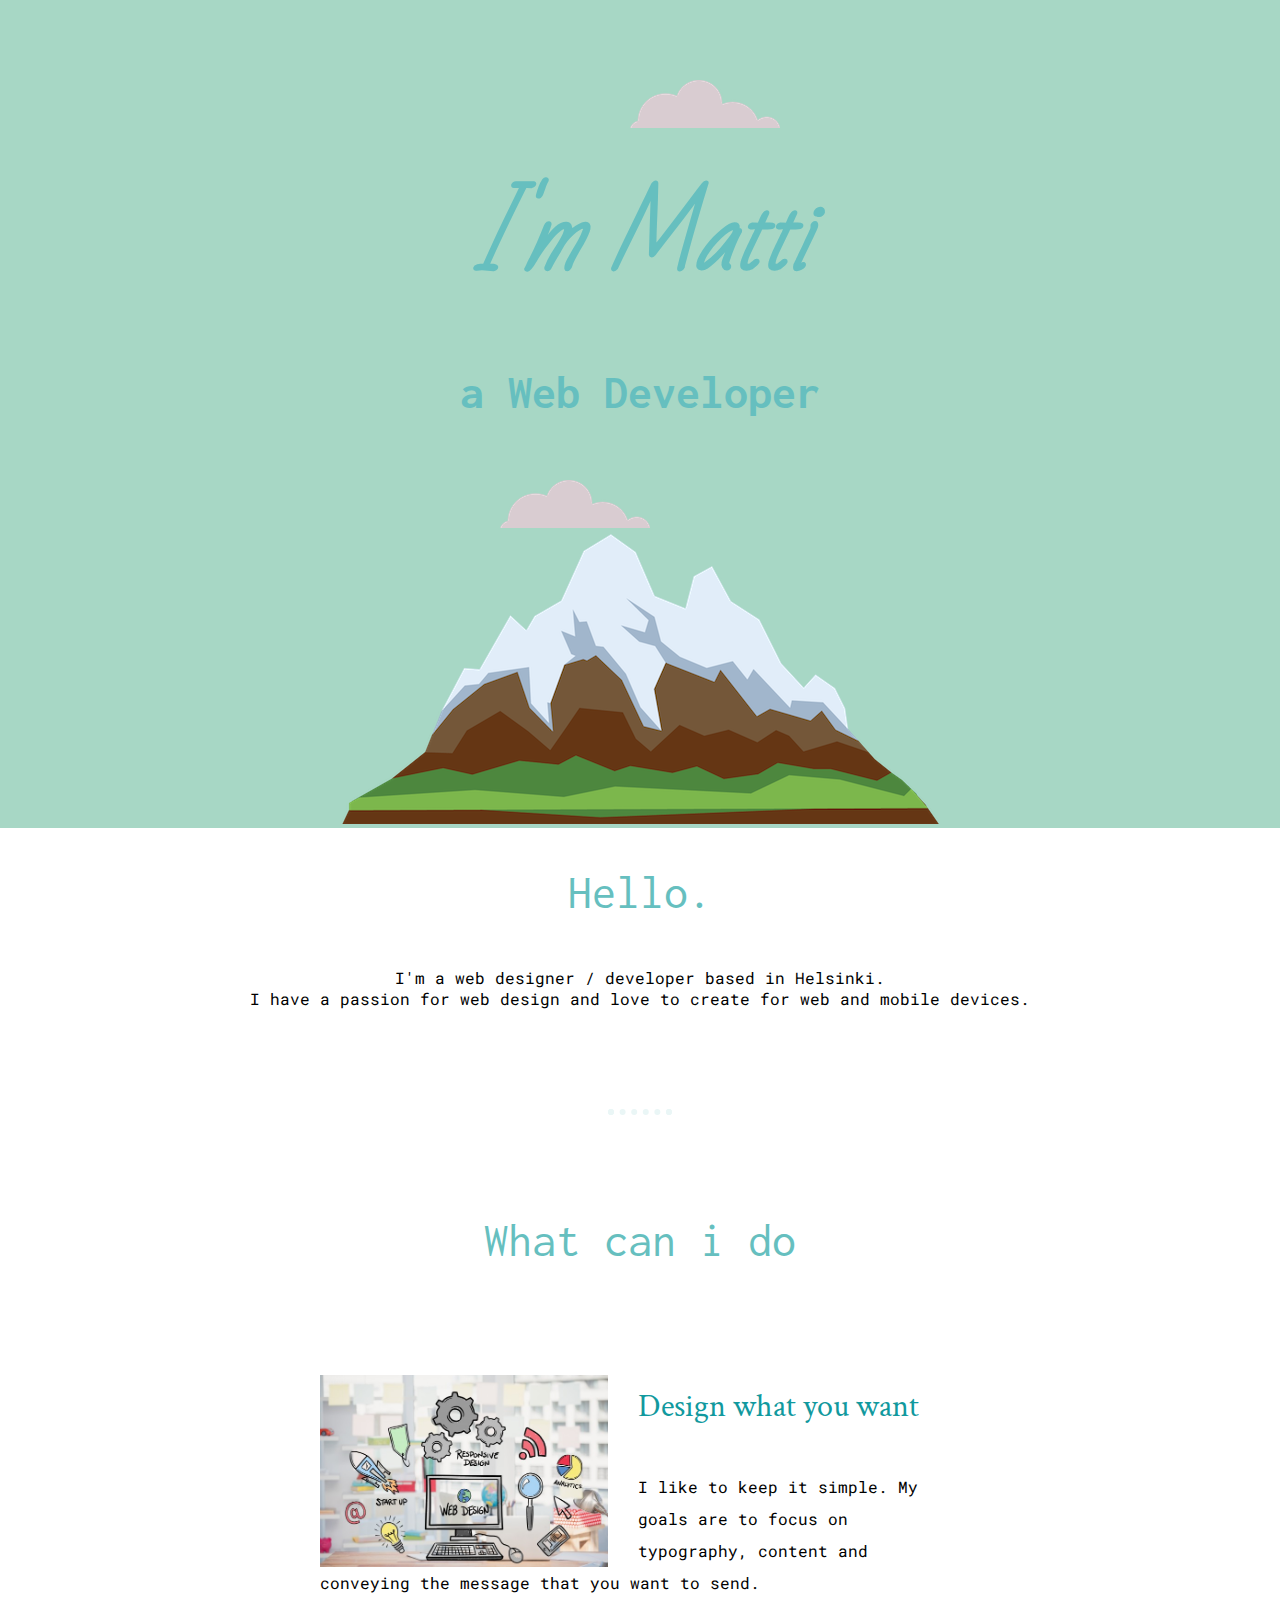
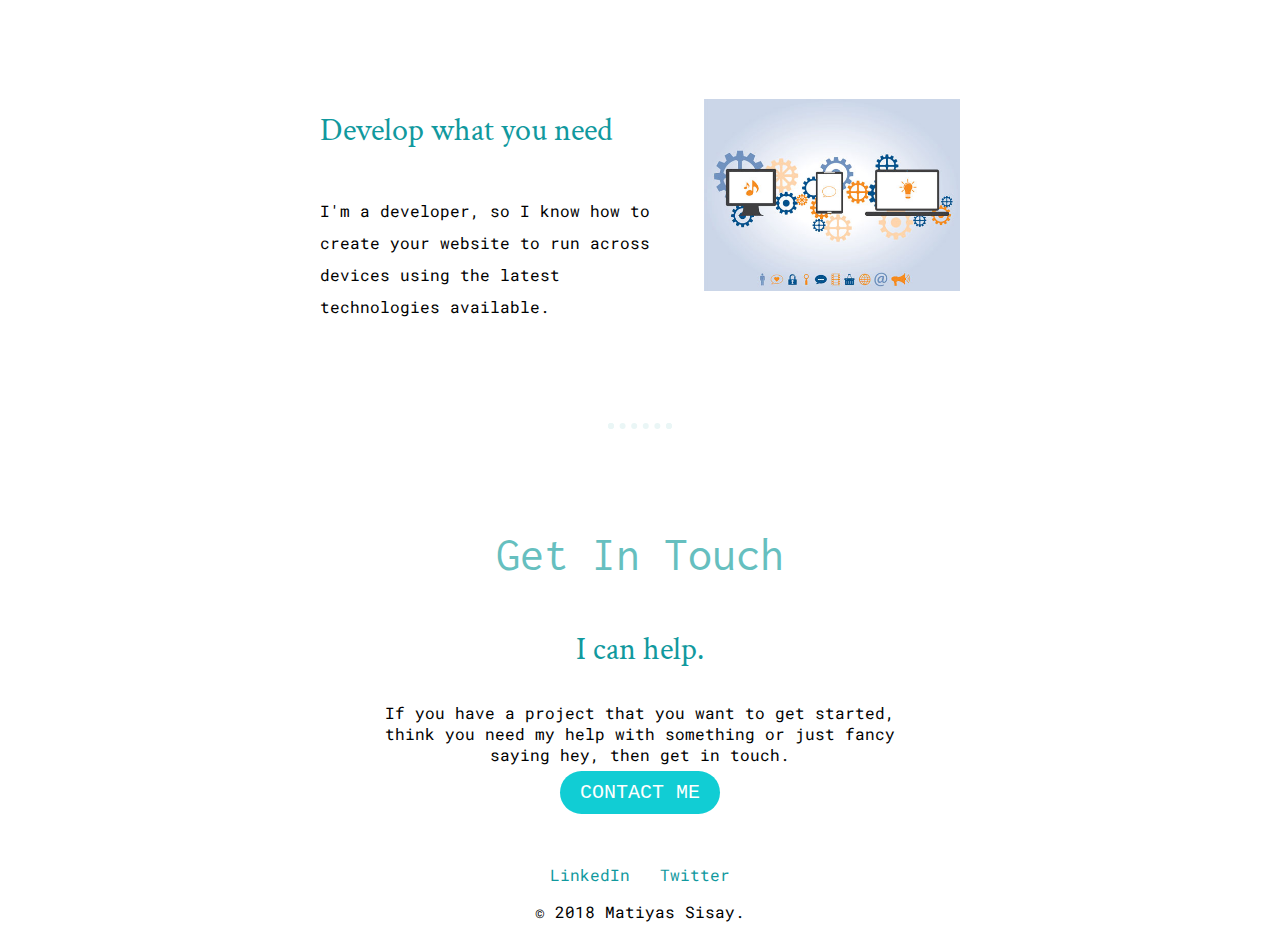
==== index.html @ 30dd8822 "Add files via upload" ====
<!DOCTYPE html>
<html lang="en" dir="ltr">
  <head>
    <meta charset="utf-8">
    <link rel="stylesheet" href="css/style.css">
    <link rel="icon" href="favicon.ico">
<link href="https://fonts.googleapis.com/css?family=Bad+Script|Crimson+Text|Inconsolata|Libre+Barcode+128+Text|Noto+Serif+SC|Playfair+Display|Roboto+Mono" rel="stylesheet">
    <title>matti</title>
  </head>
  <body>
    <div class="top-containor">
      <img class="top-cloud"src="images/cloud.png" alt="cloud-image">
      <h1><em>I'm Matti</em></h1>
      <h2><strong>a Web Developer</strong></h2>
      <img class="bottom-cloud"src="images/cloud.png" alt="cloud-image">
      <img src="images/mountain.png" alt="mountain-images">
    </div>

    <div class="middle-container">
  <div class="profile-img">
    <h2>Hello.</h2>
    <p> I'm a web designer / developer based in Helsinki.<br> I have a passion for web design and love to create for web and mobile devices.</p>
  </div>
  <hr>
  <div class="skill row">
    <h2>What can i do</h2>
    <div class="skill-row">
      <img class="code-img" src="images/aaa.jpg" alt="skill-row">
      <h3>Design what you want</h3>
      <p>I like to keep it simple. My goals are to focus on typography, content and conveying the message that you want to send.</p>
    </div>
    <div class="skill-row">
      <img class="img-code" src="images/0000.jpg" alt="skill-row">
      <h3>Develop what you need</h3>
      <p>I'm a developer, so I know how to create your website to run across devices using the latest technologies available.</p>
    </div>
  </div>
  <hr>
  <div class="contact-me">
    <h2>Get In Touch</h2>
    <h3>I can help.</h3>
    <p>If you have a project that you want to get started, think you need my help with something or just fancy saying hey, then get in touch.</p>
    <a class="butn" href="matisisay71@gmail.com">CONTACT ME</a>
  </div>
</div>


<div class="bottom-container">
  <a class="footer-link" href="https://www.linkedin.com/">LinkedIn</a>
  <a class="footer-link" href="https://www.twitter.com/">Twitter</a>
  <p>© 2018 Matiyas Sisay.</p>
</div>

  </body>
</html>
---- css/style.css ----
body{
  margin: 0;
font-family: 'Roboto Mono', monospace;
text-align: center;
}
h1{
  color: #66BFBF;
  font-size: 5.625rem;
  margin: 50px auto 0 auto;
  font-family: 'Bad Script', cursive;

}

h2{
font-size: 3rem;
font-family: 'Inconsolata', monospace;
color: #66BFBF;
font-weight: normal;
padding-bottom: 10px;
}
h3{
  color: #11999E;
font-family: 'Crimson Text', serif;
font-size: 2rem;
font-weight: lighter;
}

hr{
border: dotted #EAF6F6 6px;
border-bottom: none;
width: 4%;
margin: 100px auto;
}
a{
  color: #11999E;
font-family: 'Roboto Mono', monospace;
margin: 20px 10px;
text-decoration: none;
}
a:hover{
  color: #EAF6F6;
}
.top-containor {
background-color:#a7d7c5;
position: relative;
padding-top: 100px;

}

.middle-containor {
  margin: 200px 0;

}

.bottom-containor {
  background-color: #66bfbf;
  padding: 50px 0 20px;

}
.bottom-cloud {
  position: absolute;
  left: 500px;
  bottom: 300px;
}
.skill-row{
  margin:100px auto 100px auto;
  text-align: left;
  line-height: 2;
  width: 50%

}

.top-cloud {
position: absolute;
  right: 500px;
  top: 80px;
}

.code-img{
float: left;
margin-right: 30px;
width: 45%;
}

.img-code{
  float: right;
  margin-left: 30px;
  width: 40%;
}

.contact-me{
  width: 40%;
  margin: 40px auto 60px;
}
.butn {
  background: #11CDD4;
  background-image: -webkit-linear-gradient(top, #11CDD4, #1199E);
  background-image: -moz-linear-gradient(top, #11CDD4, #1199E);
  background-image: -ms-linear-gradient(top, #11CDD4, #1199E);
  background-image: -o-linear-gradient(top, #11CDD4, #1199E);
  background-image: linear-gradient(to bottom, #11CDD4, #1199E);
  -webkit-border-radius: 38;
  -moz-border-radius: 38;
  border-radius: 38px;
  font-family: Courier New;
  color: #ffffff;
  font-size: 20px;
  padding: 10px 20px 10px 20px;
  text-decoration: none;
}

.butn:hover {
  background: #66BFBF;
  background-image: -webkit-linear-gradient(top, #30E3CB, #2BC4AD);
  background-image: -moz-linear-gradient(top, #30E3CB, #2BC4AD);
  background-image: -ms-linear-gradient(top, #30E3CB, #2BC4AD);
  background-image: -o-linear-gradient(top, #30E3CB, #2BC4AD);
  background-image: linear-gradient(to bottom, #30E3CB, #2BC4AD);
  text-decoration: none;
}
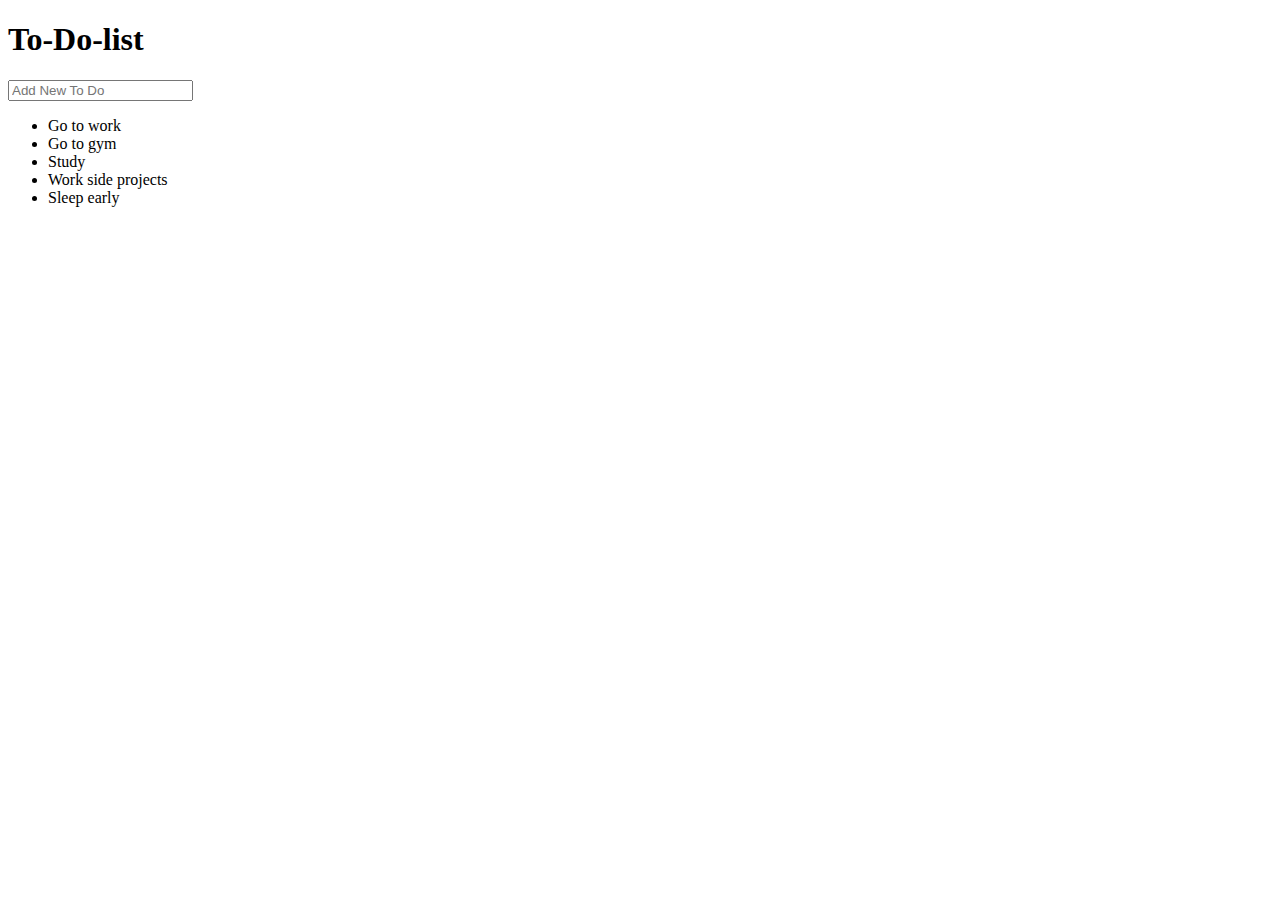
==== commit 3715976d: "Add files via upload" ====
--- a/index.html
+++ b/index.html
@@ -1,55 +1,38 @@
-<!DOCTYPE html>
-<html lang="en" dir="ltr">
-  <head>
-    <meta charset="utf-8">
-    <link rel="stylesheet" href="css/style.css">
-    <link rel="icon" href="favicon.ico">
-<link href="https://fonts.googleapis.com/css?family=Bad+Script|Crimson+Text|Inconsolata|Libre+Barcode+128+Text|Noto+Serif+SC|Playfair+Display|Roboto+Mono" rel="stylesheet">
-    <title>matti</title>
-  </head>
-  <body>
-    <div class="top-containor">
-      <img class="top-cloud"src="images/cloud.png" alt="cloud-image">
-      <h1><em>I'm Matti</em></h1>
-      <h2><strong>a Web Developer</strong></h2>
-      <img class="bottom-cloud"src="images/cloud.png" alt="cloud-image">
-      <img src="images/mountain.png" alt="mountain-images">
-    </div>
-
-    <div class="middle-container">
-  <div class="profile-img">
-    <h2>Hello.</h2>
-    <p> I'm a web designer / developer based in Helsinki.<br> I have a passion for web design and love to create for web and mobile devices.</p>
-  </div>
-  <hr>
-  <div class="skill row">
-    <h2>What can i do</h2>
-    <div class="skill-row">
-      <img class="code-img" src="images/aaa.jpg" alt="skill-row">
-      <h3>Design what you want</h3>
-      <p>I like to keep it simple. My goals are to focus on typography, content and conveying the message that you want to send.</p>
-    </div>
-    <div class="skill-row">
-      <img class="img-code" src="images/0000.jpg" alt="skill-row">
-      <h3>Develop what you need</h3>
-      <p>I'm a developer, so I know how to create your website to run across devices using the latest technologies available.</p>
-    </div>
-  </div>
-  <hr>
-  <div class="contact-me">
-    <h2>Get In Touch</h2>
-    <h3>I can help.</h3>
-    <p>If you have a project that you want to get started, think you need my help with something or just fancy saying hey, then get in touch.</p>
-    <a class="butn" href="matisisay71@gmail.com">CONTACT ME</a>
-  </div>
-</div>
-
-
-<div class="bottom-container">
-  <a class="footer-link" href="https://www.linkedin.com/">LinkedIn</a>
-  <a class="footer-link" href="https://www.twitter.com/">Twitter</a>
-  <p>© 2018 Matiyas Sisay.</p>
-</div>
-
-  </body>
-</html>
+<!DOCTYPE html>
+<html lang="en">
+<head>
+    <meta charset="UTF-8">
+    <meta name="viewport" content="width=device-width, initial-scale=1.0">
+    <meta http-equiv="X-UA-Compatible" content="ie=edge">
+    <title>To do list</title>
+    <link rel="stylesheet" href="/assets/css/index.css">
+    <link rel="stylesheet" href="https://use.fontawesome.com/releases/v5.8.1/css/all.css" integrity="sha384-50oBUHEmvpQ+1lW4y57PTFmhCaXp0ML5d60M1M7uH2+nqUivzIebhndOJK28anvf" crossorigin="anonymous">
+    <script src="/assets/jquery-3.3.1.js"></script>
+</head>
+<body>
+
+    <div id="container">
+ <h1>To-Do-list<i class="fa fa-plus"></i></h1>
+
+ <input type="text" placeholder="Add New To Do">
+
+ <ul>
+     <li><span><i class="fa fa-trash"></i></span> Go to work</li>
+     <li><span><i class="fa fa-trash"></i></span> Go to gym</li>
+     <li><span><i class="fa fa-trash"></i></span> Study</li>
+     <li><span><i class="fa fa-trash"></i></span> Work side projects</li>
+     <li><span><i class="fa fa-trash"></i></span> Sleep early</li>
+     
+ </ul>
+
+
+
+
+
+
+
+
+    </div>
+    <script src="/assets/lab/index.js"></script>
+</body>
+</html>